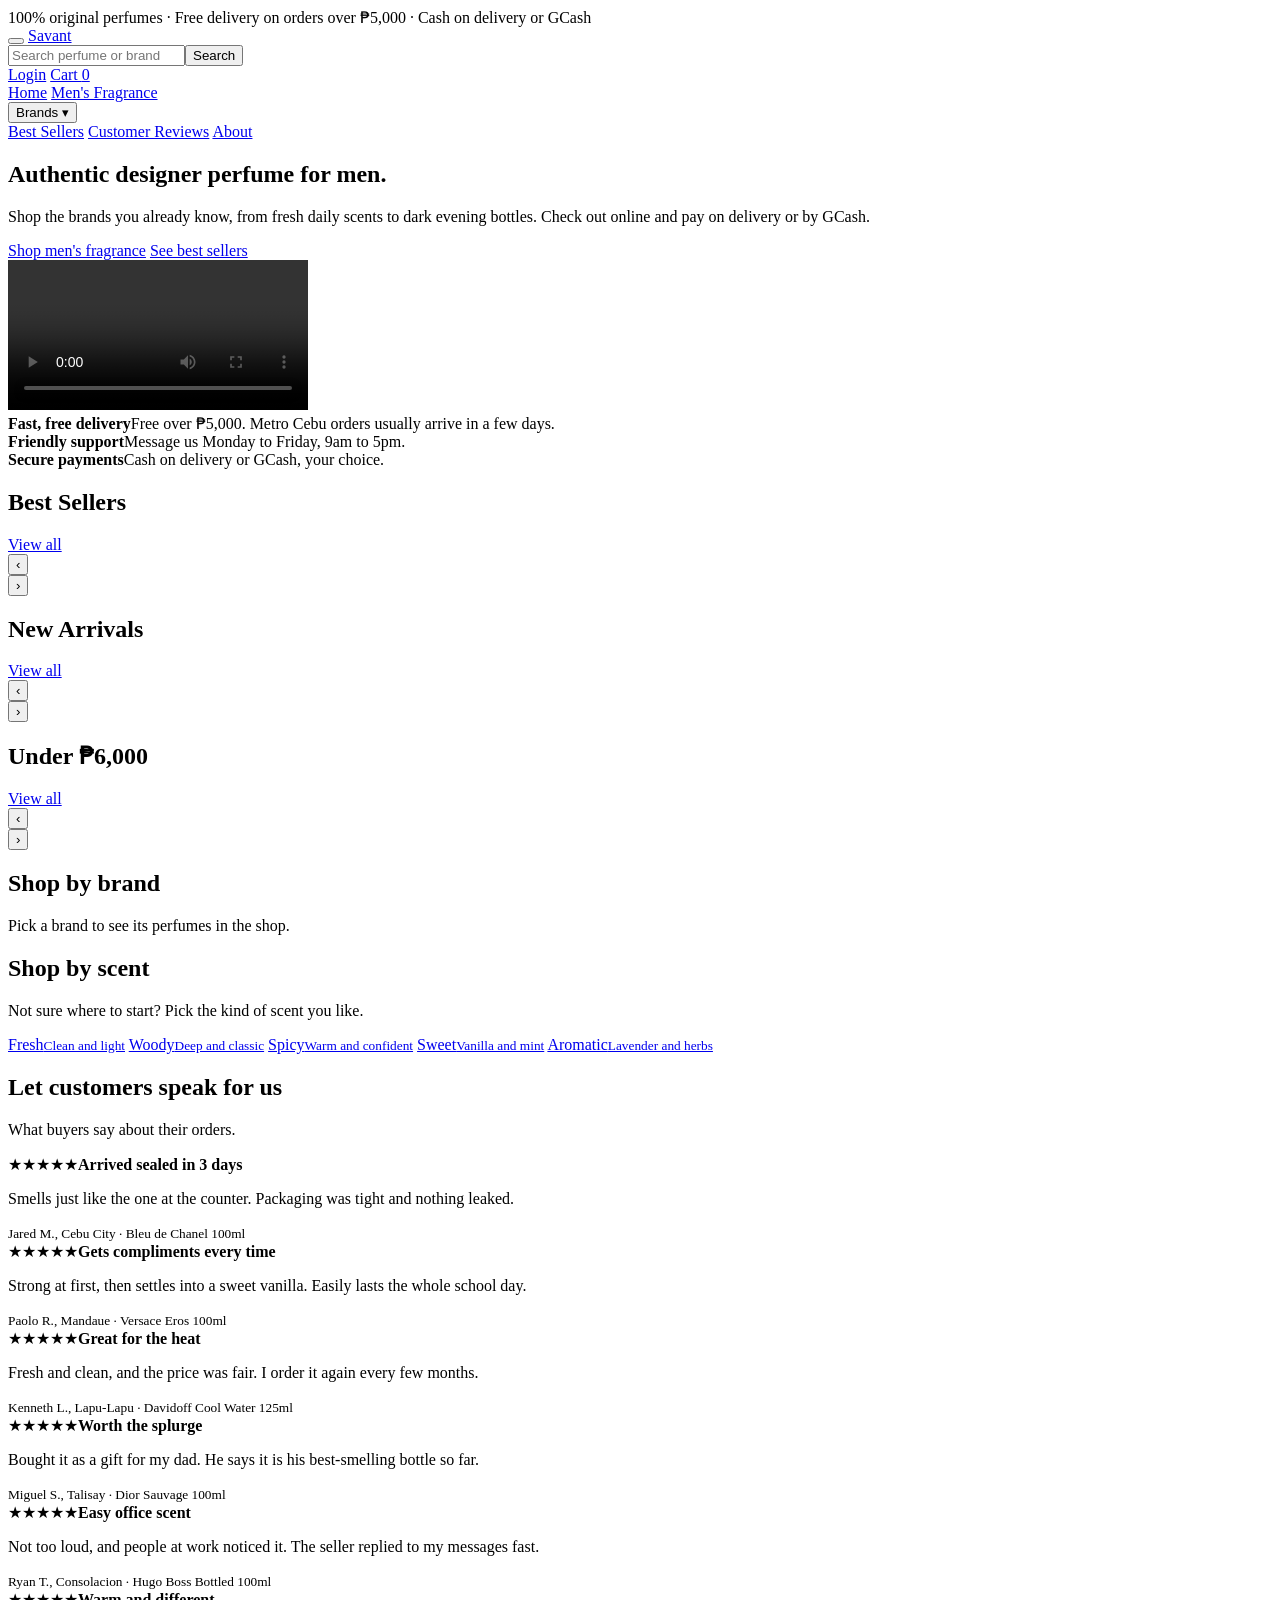
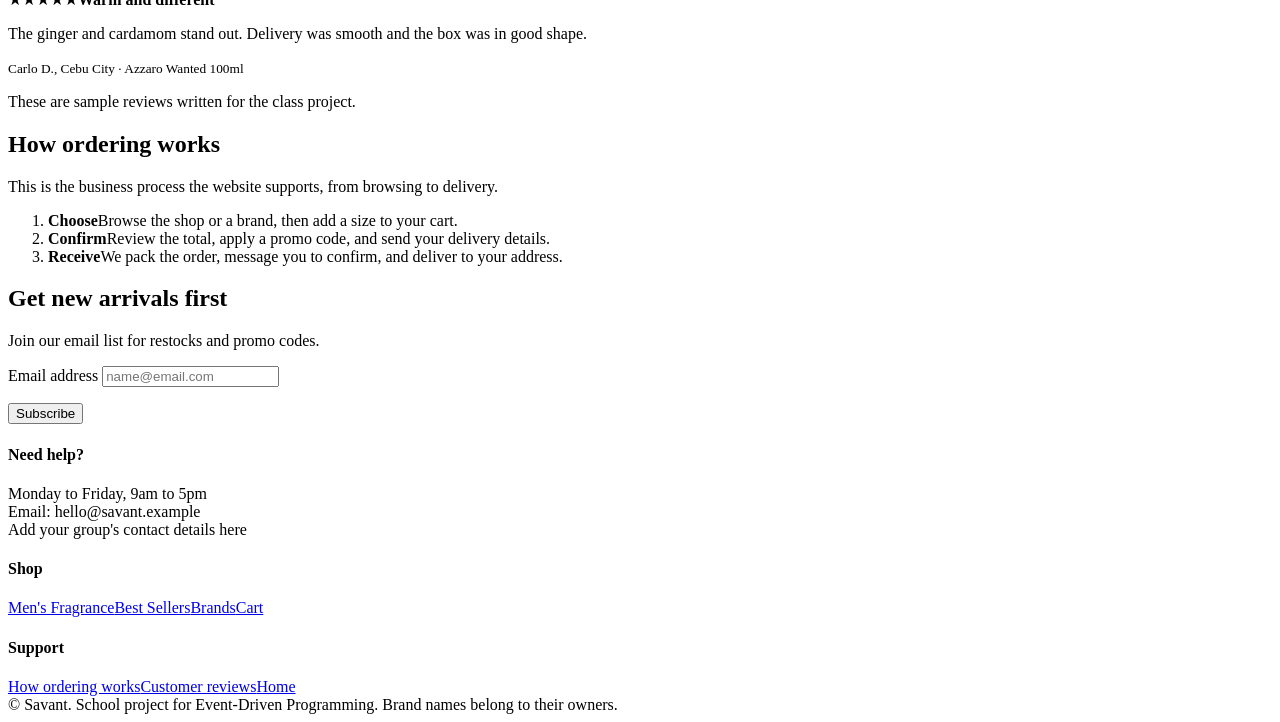
==== index.html @ 0aecd88c "Add files via upload" ====
<!DOCTYPE html>
<html lang="en">
<head>
<meta charset="utf-8">
<meta name="viewport" content="width=device-width, initial-scale=1">
<title>Savant | Authentic Designer Perfume for Men</title>
<link rel="icon" href="assets/favicon.png" type="image/png">
<link rel="preconnect" href="https://fonts.googleapis.com">
<link rel="preconnect" href="https://fonts.gstatic.com" crossorigin>
<link href="https://fonts.googleapis.com/css2?family=Cinzel:wght@500;600&family=Manrope:wght@400;600&display=swap" rel="stylesheet">
<link rel="stylesheet" href="https://pyscript.net/releases/2025.8.1/core.css">
<script type="module" src="https://pyscript.net/releases/2025.8.1/core.js"></script>
<link rel="stylesheet" href="css/style.css">
</head>
<body>
<div class="topbar">100% original perfumes &middot; Free delivery on orders over &#8369;5,000 &middot; Cash on delivery or GCash</div>
<div class="meander"></div>
<header>
  <div class="wrap hrow">
    <button class="burger" id="burger" type="button" aria-label="Menu" aria-expanded="false"><span></span><span></span><span></span></button>
    <a class="brand" href="#home">
      <!-- Logo lives at assets/logo.png -->
      <img id="main-logo" src="assets/logo.png" alt="Savant" onerror="this.style.display='none';this.nextElementSibling.style.display='inline'"><span class="wordmark">Savant</span>
    </a>
    <form id="hform"><input id="hsearch" placeholder="Search perfume or brand" aria-label="Search"><button type="submit">Search</button></form>
    <a class="acct" id="acct" href="#login">Login</a>
    <a class="cartlink" href="#cart" data-nav="cart">Cart <span id="count">0</span></a>
  </div>
  <nav class="mainnav" id="mainnav"><div class="navrow">
    <a href="#home" data-nav="home">Home</a>
    <a href="#shop" data-nav="shop" data-family="all">Men's Fragrance</a>
    <div class="menu" id="menu">
      <button id="brands-btn" type="button">Brands &#9662;</button>
      <div class="mega"><div class="wrap"><div class="cols" id="mega-cols"></div></div></div>
    </div>
    <a href="#best">Best Sellers</a>
    <a href="#reviews">Customer Reviews</a>
    <a href="#about">About</a>
  </div></nav>
</header>

<!-- HOME VIEW -->
<main id="view-home">
<section class="hero"><div class="wrap">
  <div>
    <h1>Authentic designer perfume for men.</h1>
    <p>Shop the brands you already know, from fresh daily scents to dark evening bottles. Check out online and pay on delivery or by GCash.</p>
    <a class="btn gold" href="#shop" data-family="all">Shop men's fragrance</a>
    <a class="btn ghost" href="#best">See best sellers</a>
  </div>
  <div class="video">
    <!-- Put the advertisement video at assets/ad.mp4 -->
    <video controls preload="metadata" playsinline><source src="assets/ad.mp4" type="video/mp4">Your browser can't play this video.</video>
  </div>
</div></section>
<div class="meander"></div>

<div class="wrap perks">
  <div><b>Fast, free delivery</b>Free over &#8369;5,000. Metro Cebu orders usually arrive in a few days.</div>
  <div><b>Friendly support</b>Message us Monday to Friday, 9am to 5pm.</div>
  <div><b>Secure payments</b>Cash on delivery or GCash, your choice.</div>
</div>

<section class="sec" id="best-sec"><div class="wrap">
  <div class="railhead"><h2>Best Sellers</h2><a href="#shop" data-family="all">View all</a></div>
  <div class="rail"><button class="rbtn prev" aria-label="Previous">&#8249;</button><div class="track" id="best"></div><button class="rbtn next" aria-label="Next">&#8250;</button></div>
</div></section>
<section class="sec" ><div class="wrap">
  <div class="railhead"><h2>New Arrivals</h2><a href="#shop" data-family="all">View all</a></div>
  <div class="rail"><button class="rbtn prev" aria-label="Previous">&#8249;</button><div class="track" id="newin"></div><button class="rbtn next" aria-label="Next">&#8250;</button></div>
</div></section>
<section class="sec" ><div class="wrap">
  <div class="railhead"><h2>Under &#8369;6,000</h2><a href="#shop" data-family="all">View all</a></div>
  <div class="rail"><button class="rbtn prev" aria-label="Previous">&#8249;</button><div class="track" id="budget"></div><button class="rbtn next" aria-label="Next">&#8250;</button></div>
</div></section>

<section class="sec" id="brands" style="background:#fff;border-top:1px solid var(--line);border-bottom:1px solid var(--line)"><div class="wrap">
  <h2>Shop by brand</h2>
  <p class="lede">Pick a brand to see its perfumes in the shop.</p>
  <div class="tiles" id="brand-tiles"></div>
</div></section>

<section class="sec"><div class="wrap">
  <h2>Shop by scent</h2>
  <p class="lede">Not sure where to start? Pick the kind of scent you like.</p>
  <div class="tiles">
    <a class="tile" href="#shop" data-family="fresh"><span>Fresh<small>Clean and light</small></span></a>
    <a class="tile" href="#shop" data-family="woody"><span>Woody<small>Deep and classic</small></span></a>
    <a class="tile" href="#shop" data-family="spicy"><span>Spicy<small>Warm and confident</small></span></a>
    <a class="tile" href="#shop" data-family="sweet"><span>Sweet<small>Vanilla and mint</small></span></a>
    <a class="tile" href="#shop" data-family="aromatic"><span>Aromatic<small>Lavender and herbs</small></span></a>
  </div>
</div></section>

<section class="sec" id="reviews" style="background:#fff;border-top:1px solid var(--line)"><div class="wrap">
  <h2>Let customers speak for us</h2>
  <p class="lede">What buyers say about their orders.</p>
  <div class="reviews"><div class="rev"><span class="stars">&#9733;&#9733;&#9733;&#9733;&#9733;</span><b>Arrived sealed in 3 days</b><p>Smells just like the one at the counter. Packaging was tight and nothing leaked.</p><small>Jared M., Cebu City · Bleu de Chanel 100ml</small></div><div class="rev"><span class="stars">&#9733;&#9733;&#9733;&#9733;&#9733;</span><b>Gets compliments every time</b><p>Strong at first, then settles into a sweet vanilla. Easily lasts the whole school day.</p><small>Paolo R., Mandaue · Versace Eros 100ml</small></div><div class="rev"><span class="stars">&#9733;&#9733;&#9733;&#9733;&#9733;</span><b>Great for the heat</b><p>Fresh and clean, and the price was fair. I order it again every few months.</p><small>Kenneth L., Lapu-Lapu · Davidoff Cool Water 125ml</small></div><div class="rev"><span class="stars">&#9733;&#9733;&#9733;&#9733;&#9733;</span><b>Worth the splurge</b><p>Bought it as a gift for my dad. He says it is his best-smelling bottle so far.</p><small>Miguel S., Talisay · Dior Sauvage 100ml</small></div><div class="rev"><span class="stars">&#9733;&#9733;&#9733;&#9733;&#9733;</span><b>Easy office scent</b><p>Not too loud, and people at work noticed it. The seller replied to my messages fast.</p><small>Ryan T., Consolacion · Hugo Boss Bottled 100ml</small></div><div class="rev"><span class="stars">&#9733;&#9733;&#9733;&#9733;&#9733;</span><b>Warm and different</b><p>The ginger and cardamom stand out. Delivery was smooth and the box was in good shape.</p><small>Carlo D., Cebu City · Azzaro Wanted 100ml</small></div></div>
  <p class="note">These are sample reviews written for the class project.</p>
</div></section>

<section class="sec" id="about"><div class="wrap">
  <h2>How ordering works</h2>
  <p class="lede">This is the business process the website supports, from browsing to delivery.</p>
  <ol class="steps">
    <li><b>Choose</b>Browse the shop or a brand, then add a size to your cart.</li>
    <li><b>Confirm</b>Review the total, apply a promo code, and send your delivery details.</li>
    <li><b>Receive</b>We pack the order, message you to confirm, and deliver to your address.</li>
  </ol>
</div></section>

<section class="sec" style="background:#fff;border-top:1px solid var(--line)"><div class="wrap two">
  <div>
    <h2>Get new arrivals first</h2>
    <p class="lede">Join our email list for restocks and promo codes.</p>
  </div>
  <form class="panel" id="news">
    <label for="email">Email address</label>
    <input id="email" type="text" placeholder="name@email.com">
    <p style="margin-top:16px"><button class="btn" type="submit">Subscribe</button></p>
    <p class="result" id="news-msg" role="status"></p>
  </form>
</div></section>
</main>

<!-- SHOP VIEW -->
<main id="view-shop" hidden><div class="wrap" style="padding-top:44px;padding-bottom:64px">
  <h2>Men's Fragrance</h2>
  <p class="lede">Search by brand or name, filter by scent family, and sort by price.</p>
  <div class="bar">
    <div class="chips">
      <button class="chip on" data-filter="all">All</button>
      <button class="chip" data-filter="fresh">Fresh</button>
      <button class="chip" data-filter="woody">Woody</button>
      <button class="chip" data-filter="spicy">Spicy</button>
      <button class="chip" data-filter="sweet">Sweet</button>
      <button class="chip" data-filter="aromatic">Aromatic</button>
    </div>
    <input id="search" type="search" placeholder="Search brand or name" aria-label="Filter results">
    <select id="sort" aria-label="Sort by">
      <option value="featured">Featured</option>
      <option value="low">Price: low to high</option>
      <option value="high">Price: high to low</option>
    </select>
  </div>
  <p class="hint" id="result-count"></p>
  <div class="grid" id="grid"></div>
</div></main>

<!-- PRODUCT VIEW -->
<main id="view-product" hidden><div class="wrap" style="padding-top:26px;padding-bottom:64px">
  <p class="crumbs"><a href="#home">Home</a> / <a href="#shop" data-family="all">Men's Fragrance</a></p>
  <div id="product-box"></div>
</div></main>

<!-- CART VIEW -->
<main id="view-cart" hidden>
<div class="wrap narrow" style="padding-top:40px;padding-bottom:40px">
  <h2 class="center">Cart</h2>
  <div id="cart-body"></div>
  <div id="cart-foot" hidden>
    <div class="cfoot">
      <div><label for="note">Add order note</label><textarea id="note" placeholder="How can we help you?"></textarea></div>
      <div class="ctot">
        <p class="tline">Total: <strong id="cart-total"></strong></p>
        <p class="hint">Tax included and shipping calculated at checkout</p>
        <button class="btn dark" id="go-checkout" type="button">CHECKOUT</button>
        <p class="hint">You need to log in to check out.</p>
      </div>
    </div>
    <div class="estimate">
      <h3>Estimate shipping</h3>
      <div class="est-row">
        <select id="country" aria-label="Country"><option>Philippines</option></select>
        <select id="prov" aria-label="Province"><option>Cebu</option><option>Metro Manila</option><option>Bohol</option><option>Davao del Sur</option><option>Pampanga</option><option>Iloilo</option><option>Negros Oriental</option><option>Leyte</option><option>Laguna</option><option>Cavite</option><option>Batangas</option><option>Pangasinan</option></select>
        <input id="zip" placeholder="Zip code" aria-label="Zip code">
        <button class="btn dark" id="estimate" type="button">ESTIMATE</button>
      </div>
      <p class="hint" id="est-msg"></p>
    </div>
  </div>
</div>
<div style="background:#fff;border-top:1px solid var(--line)"><div class="wrap perks">
  <div><b>Fast, free delivery</b>Metro areas: 3-7 days. Provinces: 4-10 days.</div>
  <div><b>Friendly support</b>Customer service Monday to Friday, 9am to 5pm.</div>
  <div><b>Secure payments</b>COD, GCash, debit or credit card, online banking.</div>
</div></div>
</main>

<!-- LOGIN VIEW -->
<main id="view-login" hidden><div class="wrap" style="max-width:460px;padding-top:44px;padding-bottom:64px">
  <h2 class="center">Account</h2>
  <p class="hint center" id="login-note"></p>
  <div class="panel">
    <div class="tabs"><button class="tab on" data-tab="login" type="button">Log in</button><button class="tab" data-tab="reg" type="button">Create account</button></div>
    <form id="login-form">
      <label for="l-email">Email</label><input id="l-email" type="text" autocomplete="username">
      <label for="l-pw">Password</label><input id="l-pw" type="password" autocomplete="current-password">
      <p style="margin-top:16px"><button class="btn dark wide" type="submit">Log in</button></p>
    </form>
    <form id="reg-form" hidden>
      <label for="r-name">Full name</label><input id="r-name" type="text">
      <label for="r-email">Email</label><input id="r-email" type="text">
      <label for="r-pw">Password (at least 6 characters)</label><input id="r-pw" type="password">
      <label for="r-pw2">Confirm password</label><input id="r-pw2" type="password">
      <p style="margin-top:16px"><button class="btn dark wide" type="submit">Create account</button></p>
    </form>
    <p class="result" id="login-msg" role="status"></p>
    <p class="hint">Demo accounts for a class project, saved in this browser only. Don't use a real password.</p>
  </div>
</div></main>

<!-- CHECKOUT VIEW -->
<main id="view-checkout" hidden>
<div class="co-head"><div class="co-in"><a href="#cart" class="co-back">&#8249; Cart</a><img id="co-logo" alt="Savant"><span></span></div></div>
<div class="co-sumbar"><div class="co-in"><button id="sum-toggle" type="button" class="lnk blue">Order summary <span id="sum-arrow">&#9662;</span></button><strong id="co-total-top"></strong></div></div>
<div class="co-in co-body">
  <div id="co-items" class="co-items" hidden></div>
  <div id="co-main">
    <form id="pay-form" novalidate>
      <div class="co-h"><h3>Contact</h3><span class="hint" id="co-user"></span></div>
      <input id="c-email" type="text" placeholder="Email" aria-label="Email">
      <label class="chk"><input type="checkbox" checked> Email me with news and offers</label>

      <h3>Delivery</h3>
      <select id="c-country" aria-label="Country"><option>Philippines</option></select>
      <div class="two-in"><input id="c-fn" placeholder="First name" aria-label="First name"><input id="c-ln" placeholder="Last name" aria-label="Last name"></div>
      <input id="c-addr" class="ship-in" placeholder="&quot;Complete Address&quot; to avoid shipping delay." aria-label="Address">
      <input id="c-brgy" placeholder="Barangay" aria-label="Barangay">
      <div class="two-in"><input id="c-zip" placeholder="Postal code" aria-label="Postal code"><input id="c-city" class="ship-in" placeholder="City" aria-label="City"></div>
      <select id="c-region" aria-label="Region"><option>Cebu</option><option>Metro Manila</option><option>Bohol</option><option>Davao del Sur</option><option>Pampanga</option><option>Iloilo</option><option>Negros Oriental</option><option>Leyte</option><option>Laguna</option><option>Cavite</option><option>Batangas</option><option>Pangasinan</option></select>
      <input id="c-phone" placeholder="Phone" aria-label="Phone">
      <label class="chk"><input type="checkbox"> Save this information for next time</label>

      <h4>Shipping method</h4>
      <div class="ship-box" id="ship-box">Enter your shipping address to view available shipping methods.</div>

      <h3>Payment</h3>
      <p class="hint" style="margin-top:0">All transactions are secure and encrypted.</p>
      <div class="payopts">
        <label class="payopt"><input type="radio" name="pay" value="card" checked> <span>Credit card</span><em>VISA &middot; Mastercard</em></label>
        <div id="card-fields" class="card-fields">
          <input id="c-card" placeholder="Card number" inputmode="numeric" autocomplete="off" aria-label="Card number">
          <div class="two-in"><input id="c-exp" placeholder="Expiration date (MM/YY)" autocomplete="off" aria-label="Expiration date"><input id="c-cvc" placeholder="Security code" inputmode="numeric" autocomplete="off" aria-label="Security code"></div>
          <input id="c-cardname" placeholder="Name on card" aria-label="Name on card">
        </div>
        <label class="payopt"><input type="radio" name="pay" value="paymongo"> <span>Secure Payments via PayMongo</span><em>GCash &middot; Maya &middot; more</em></label>
        <label class="payopt"><input type="radio" name="pay" value="cod"> <span>Cash On Delivery Nationwide (COD)</span></label>
      </div>
      <p class="hint">Demo checkout for a class project. Nothing is charged, so don't enter a real card number.</p>

      <button class="chipbtn" id="disc-btn" type="button">&#127991; Add discount</button>
      <div id="disc-row" class="inline" hidden><input id="promo" placeholder="Discount code" aria-label="Discount code"><button class="btn ghost" id="apply" type="button">Apply</button></div>
      <p class="hint" id="promo-msg">Try SAVANT10 for 10% off.</p>

      <div class="co-total"><div><b>Total</b><small id="co-count"></small></div><strong><small>PHP</small> <span id="co-total"></span></strong></div>
      <p class="result" id="co-msg" role="alert"></p>
      <button class="btn dark wide pay" type="submit">Pay now</button>
    </form>
  </div>
  <div id="co-done" hidden><div id="co-done-body"></div></div>
</div>
</main>

<div class="meander"></div>
<footer>
  <div class="wrap">
    <div><h4>Need help?</h4>Monday to Friday, 9am to 5pm<br>Email: hello@savant.example<br>Add your group's contact details here</div>
    <div><h4>Shop</h4><a href="#shop" data-family="all">Men's Fragrance</a><a href="#best">Best Sellers</a><a href="#brands">Brands</a><a href="#cart">Cart</a></div>
    <div><h4>Support</h4><a href="#about">How ordering works</a><a href="#reviews">Customer reviews</a><a href="#home">Home</a></div>
  </div>
  <div class="legal">&copy; Savant. School project for Event-Driven Programming. Brand names belong to their owners.</div>
</footer>
<div id="toast" role="status"></div>

<script type="mpy" src="py/main.py"></script>
</body>
</html>
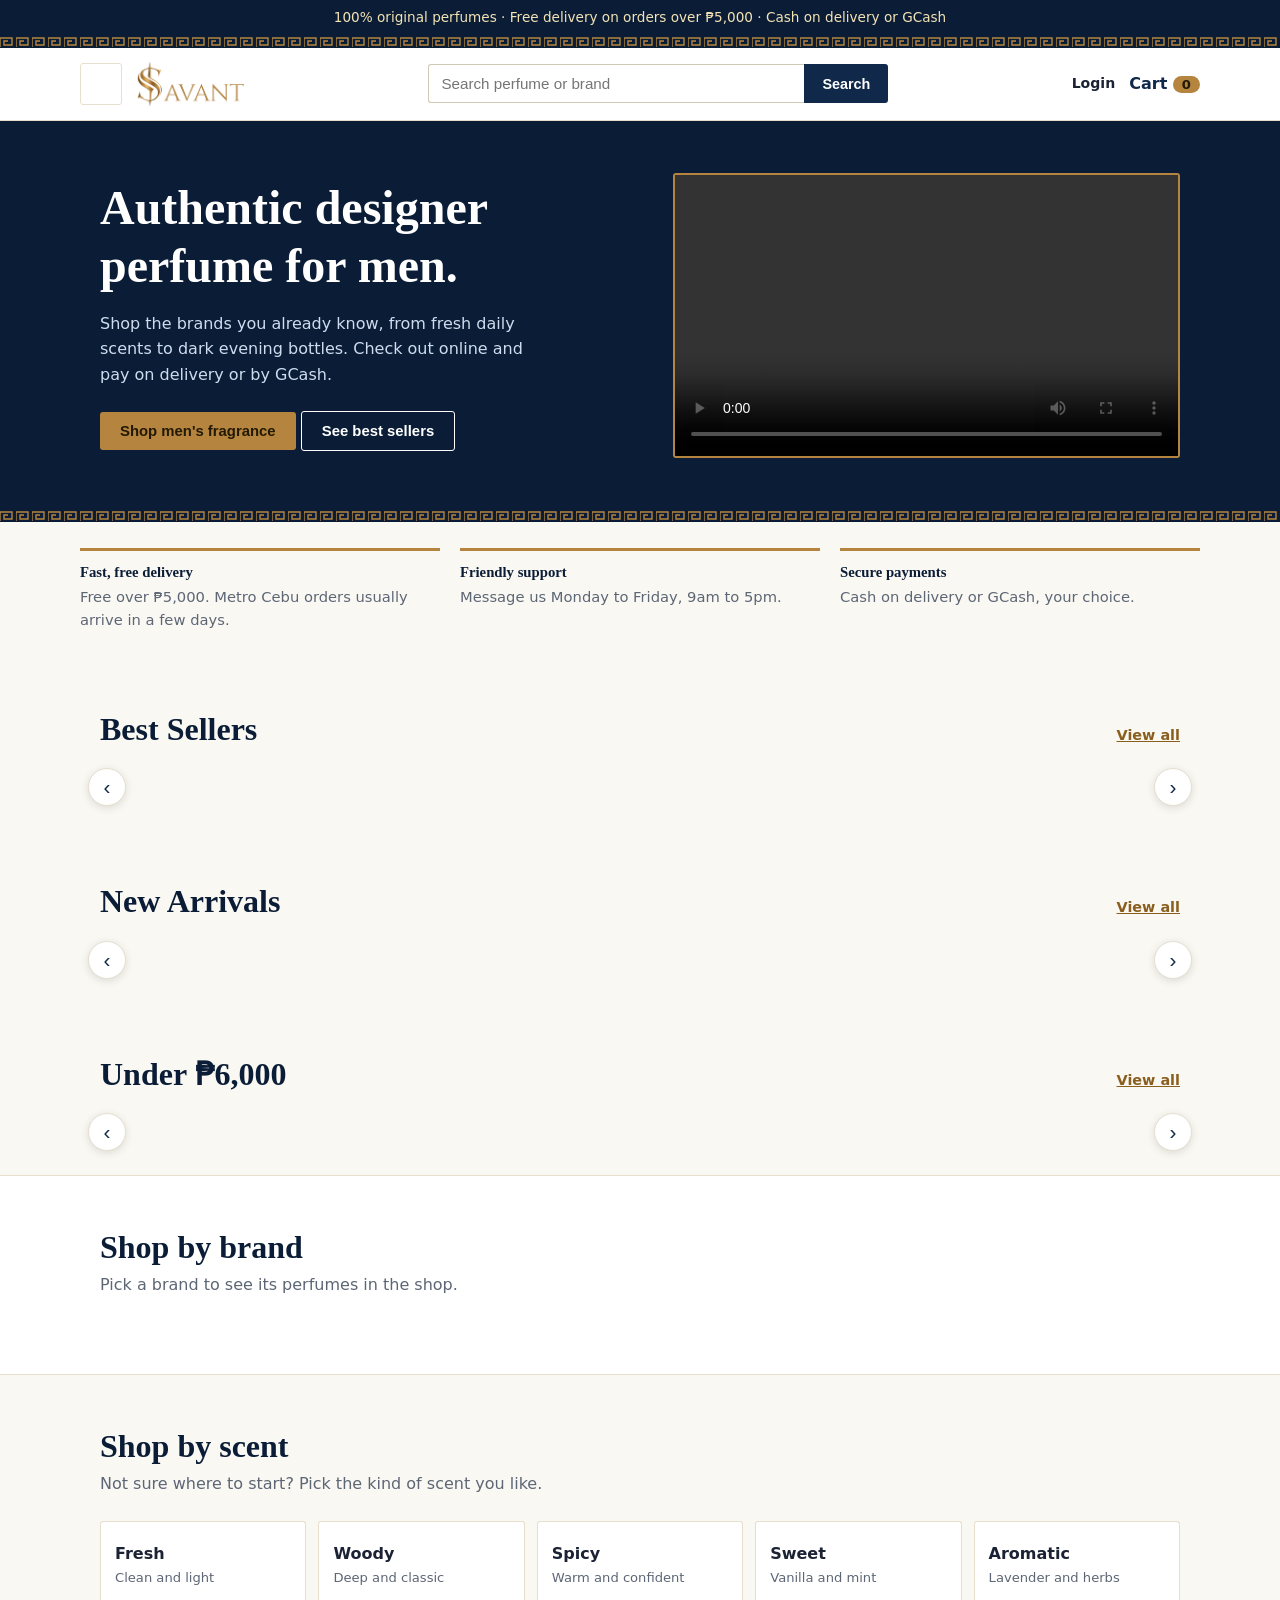
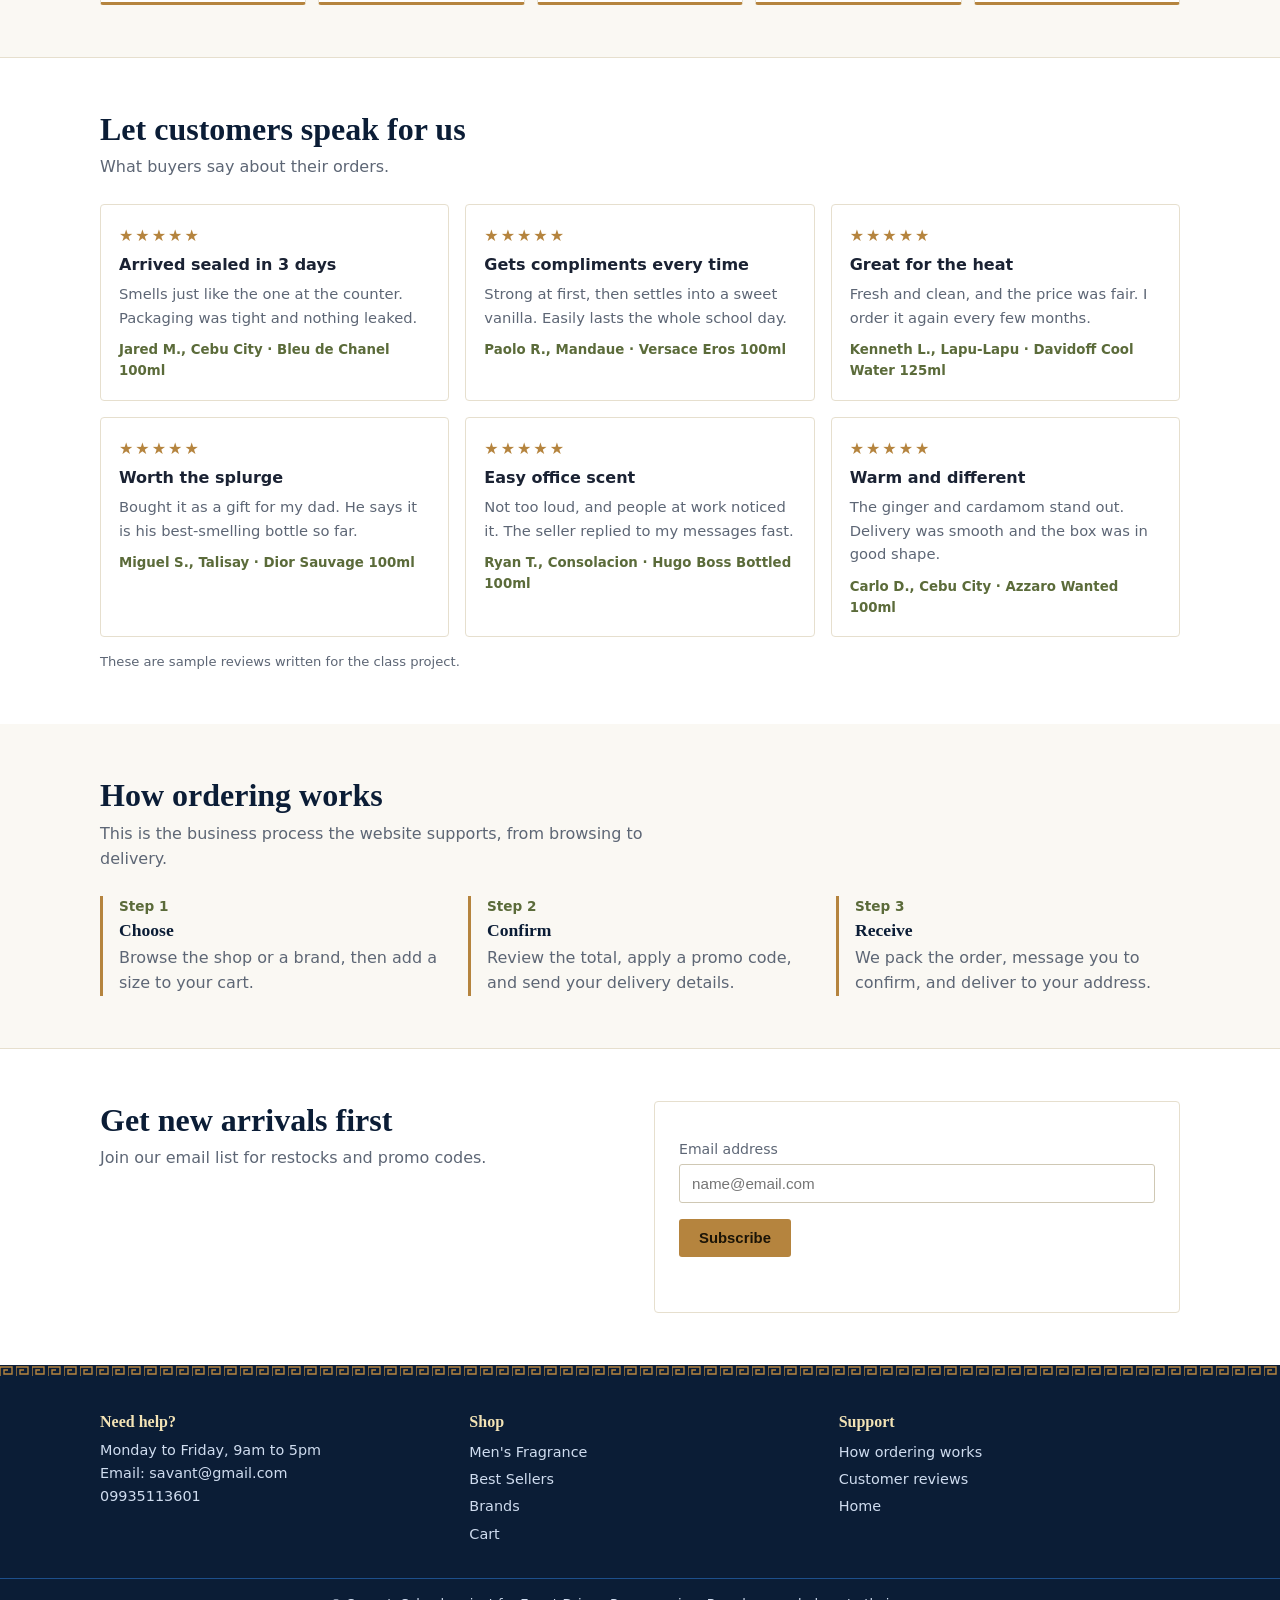
==== commit 56887d59: "Update contact details in footer section" ====
--- a/index.html
+++ b/index.html
@@ -265,7 +265,7 @@
 <div class="meander"></div>
 <footer>
   <div class="wrap">
-    <div><h4>Need help?</h4>Monday to Friday, 9am to 5pm<br>Email: hello@savant.example<br>Add your group's contact details here</div>
+    <div><h4>Need help?</h4>Monday to Friday, 9am to 5pm<br>Email: savant@gmail.com<br>09935113601</div>
     <div><h4>Shop</h4><a href="#shop" data-family="all">Men's Fragrance</a><a href="#best">Best Sellers</a><a href="#brands">Brands</a><a href="#cart">Cart</a></div>
     <div><h4>Support</h4><a href="#about">How ordering works</a><a href="#reviews">Customer reviews</a><a href="#home">Home</a></div>
   </div>
--- a/css/style.css
+++ b/css/style.css
@@ -0,0 +1,221 @@
+:root{--bg:#faf8f3;--ink:#1a2233;--mut:#5d6675;--blue:#10294a;--deep:#0b1d36;--gold:#b5843e;--bronze:#8a5f1e;--olive:#5b6b3a;--line:#e6dfce;--sky:#f3ece0}
+*{box-sizing:border-box;margin:0}
+html{scroll-behavior:smooth}
+body{background:var(--bg);color:var(--ink);font:400 1rem/1.6 Manrope,system-ui,sans-serif}
+h1,h2,h3.t,.brand,.mega h4{font-family:Cinzel,Georgia,serif;font-weight:600;line-height:1.2}
+a{color:inherit}
+section{scroll-margin-top:130px}
+.wrap{max-width:1120px;margin:0 auto;padding:0 20px}
+.sec{padding:52px 0}
+h2{font-size:clamp(1.4rem,3.4vw,2rem);color:var(--deep)}
+.lede{color:var(--mut);max-width:58ch;margin:6px 0 24px}
+.topbar{background:var(--deep);color:#f3e3b5;text-align:center;font-size:.85rem;padding:7px 12px}
+.meander{height:12px;background:var(--deep) url("data:image/svg+xml,%3Csvg xmlns='http://www.w3.org/2000/svg' width='16' height='12' viewBox='0 0 16 12'%3E%3Cpath d='M0 11V2h12v7H4V5h4' fill='none' stroke='%23b5843e' stroke-width='1.4'/%3E%3C/svg%3E") repeat-x}
+header{background:#fff;border-bottom:1px solid var(--line);position:sticky;top:0;z-index:20}
+.hrow{display:flex;align-items:center;gap:14px;padding:12px 0}
+.brand{display:flex;align-items:center;gap:10px;text-decoration:none;color:var(--blue);font-size:1.6rem;letter-spacing:.1em}
+.brand img{height:48px;width:auto;display:block}
+.wordmark{display:none;font-size:1.6rem;letter-spacing:.12em}
+#hform{flex:1;max-width:460px;margin:0 auto;display:flex}
+#hform input{border-radius:3px 0 0 3px;border-right:0}
+#hform button{background:var(--blue);color:#fff;border:0;padding:0 18px;border-radius:0 3px 3px 0;font:600 .9rem Manrope,sans-serif;cursor:pointer}
+.cartlink{text-decoration:none;color:var(--blue);font-weight:600;white-space:nowrap}
+#count{background:var(--gold);color:#231a05;border-radius:99px;padding:1px 9px;font-size:.82rem}
+.burger{display:flex;flex-direction:column;justify-content:center;gap:5px;width:42px;height:42px;padding:0 9px;background:none;border:1px solid var(--line);border-radius:3px;cursor:pointer}
+.burger span{display:block;height:2px;background:var(--blue);border-radius:2px;transition:transform .2s,opacity .2s}
+.burger.open span:nth-child(1){transform:translateY(7px) rotate(45deg)}
+.burger.open span:nth-child(2){opacity:0}
+.burger.open span:nth-child(3){transform:translateY(-7px) rotate(-45deg)}
+.mainnav{display:none;position:absolute;left:0;top:100%;width:min(340px,100%);max-height:78vh;overflow-y:auto;background:var(--blue);border-bottom:3px solid var(--gold);box-shadow:0 12px 24px rgba(8,58,117,.2)}
+.mainnav.open{display:block}
+.navrow{display:flex;flex-direction:column;font-size:.93rem}
+.navrow>a,.navrow>.menu>button{color:#fff;text-decoration:none;padding:11px 16px;border:0;background:none;font:600 .93rem Manrope,sans-serif;cursor:pointer;display:block;width:100%;text-align:left}
+.navrow>a:hover,.navrow>a.on,.navrow>.menu>button:hover{background:var(--deep)}
+.mega{display:none;background:#fff;padding:10px 16px 14px}
+.menu.open .mega{display:block}
+.mega .wrap{padding:0}
+.mega .cols{display:grid;grid-template-columns:repeat(2,1fr);gap:14px}
+.mega h4{color:var(--gold);font-size:1rem;margin-bottom:6px;border-bottom:1px solid var(--line);padding-bottom:4px}
+.mega a{display:block;text-decoration:none;padding:3px 0;font-size:.9rem}
+.mega a:hover{color:var(--blue)}
+.hero{background:var(--deep);color:#fff}
+.hero .wrap{display:grid;grid-template-columns:1.05fr 1fr;gap:40px;align-items:center;padding-top:52px;padding-bottom:52px}
+.hero h1{font-size:clamp(1.9rem,4.6vw,3rem);margin-bottom:16px}
+.hero p{color:#cfdcef;max-width:44ch;margin-bottom:24px}
+.btn{display:inline-block;background:var(--gold);color:#1b1407;border:0;border-radius:3px;padding:11px 20px;font:600 .93rem Manrope,sans-serif;cursor:pointer;text-decoration:none}
+.btn:hover{background:#c99a4f}
+.btn.gold{background:var(--gold);color:#231a05}
+
+.btn.ghost{background:none;color:var(--blue);border:1px solid var(--blue)}
+.hero .btn.ghost{color:#fff;border-color:#fff}
+.video{aspect-ratio:16/9;background:#05294f;border:2px solid var(--gold);border-radius:3px;overflow:hidden}
+.video video{width:100%;height:100%;display:block;object-fit:cover}
+.perks{display:grid;grid-template-columns:repeat(auto-fit,minmax(230px,1fr));gap:20px;padding:26px 0}
+.perks div{border-top:3px solid var(--gold);padding-top:10px;color:var(--mut);font-size:.92rem}
+.perks b{display:block;color:var(--deep);font-family:Cinzel,serif}
+.railhead{display:flex;justify-content:space-between;align-items:baseline;margin-bottom:14px;gap:12px}
+.railhead a{color:var(--bronze);font-weight:600;font-size:.9rem}
+.rail{position:relative}
+.track{display:flex;gap:16px;overflow-x:auto;scroll-snap-type:x mandatory;scroll-behavior:smooth;padding:4px 2px 12px;scrollbar-width:thin}
+.track .card{flex:0 0 230px;scroll-snap-align:start}
+.rbtn{position:absolute;top:38%;z-index:2;width:38px;height:38px;border-radius:50%;border:1px solid var(--line);background:#fff;color:var(--blue);cursor:pointer;font-size:1.3rem;box-shadow:0 2px 8px rgba(0,0,0,.12)}
+.rbtn.prev{left:-12px}.rbtn.next{right:-12px}
+.grid{display:grid;grid-template-columns:repeat(auto-fill,minmax(220px,1fr));gap:16px}
+.card{background:#fff;border:1px solid var(--line);border-radius:4px;padding:14px;display:flex;flex-direction:column;gap:6px}
+.thumb{background:var(--sky);border-radius:3px;margin-bottom:4px}
+
+.brandname{color:var(--olive);font-size:.82rem;font-weight:600}
+.card h3{font:600 1rem/1.3 Manrope,sans-serif}
+.notes{color:var(--mut);font-size:.86rem;flex:1}
+.buy{display:flex;justify-content:space-between;align-items:center;gap:8px;margin:4px 0}
+.price{color:var(--bronze);font-size:1.1rem}
+.was{color:#8a93a3;font-size:.85rem}
+select,input{background:#fff;color:var(--ink);border:1px solid #cfc8b4;border-radius:3px;padding:10px 12px;font:400 .95rem Manrope,sans-serif;width:100%}
+.buy select{width:auto;padding:7px 8px}
+:focus-visible{outline:2px solid var(--gold);outline-offset:2px}
+.tiles{display:grid;grid-template-columns:repeat(auto-fit,minmax(150px,1fr));gap:12px}
+.tile{display:flex;align-items:flex-end;min-height:84px;padding:14px;border:1px solid var(--line);border-bottom:3px solid var(--gold);border-radius:3px;background:#fff;text-decoration:none;font-weight:600}
+.tile:hover{background:var(--sky)}
+.tile small{display:block;font-weight:400;color:var(--mut);font-size:.82rem}
+.reviews{display:grid;grid-template-columns:repeat(auto-fit,minmax(300px,1fr));gap:16px}
+.rev{background:#fff;border:1px solid var(--line);border-radius:4px;padding:18px}
+.stars{color:var(--gold);letter-spacing:2px}
+.rev b{display:block;margin:4px 0}
+.rev p{color:var(--mut);font-size:.92rem}
+.rev small{display:block;margin-top:10px;color:var(--olive);font-weight:600}
+.note{font-size:.82rem;color:var(--mut);margin-top:14px}
+.chips{display:flex;gap:8px;flex-wrap:wrap}
+.chip{background:#fff;border:1px solid #cfc8b4;color:var(--ink);padding:7px 16px;border-radius:99px;font:600 .88rem Manrope,sans-serif;cursor:pointer}
+.chip.on{background:var(--blue);color:#fff;border-color:var(--blue)}
+.bar{display:flex;gap:12px;flex-wrap:wrap;align-items:center;justify-content:space-between;margin-bottom:18px}
+.bar input{max-width:240px}.bar select{width:auto}
+.two{display:grid;grid-template-columns:1fr 1fr;gap:28px;align-items:start}
+.panel{background:#fff;border:1px solid var(--line);border-radius:4px;padding:24px}
+.panel h3{font:600 1.15rem Cinzel,serif;color:var(--deep);margin-bottom:12px}
+label{display:block;font-size:.88rem;color:var(--mut);margin:12px 0 4px}
+.result,.hint{font-size:.88rem;color:var(--mut);min-height:1.5em;margin-top:10px}
+.row{display:grid;grid-template-columns:1fr auto auto;gap:12px;align-items:center;padding:10px 0;border-bottom:1px solid var(--line);font-size:.93rem}
+.qty{display:flex;align-items:center;gap:8px}
+.qty button{width:28px;height:28px;border-radius:50%;border:1px solid #cfc8b4;background:#fff;color:var(--ink);cursor:pointer}
+.empty{color:var(--mut)}.empty a{color:var(--bronze)}
+.sum{display:flex;justify-content:space-between;padding:6px 0;color:var(--mut)}
+.sum.total{color:var(--ink);font-size:1.15rem;font-weight:600;border-top:1px solid var(--line);margin-top:6px;padding-top:12px}
+.inline{display:flex;gap:8px;margin-top:14px}
+.steps{display:grid;grid-template-columns:repeat(auto-fit,minmax(220px,1fr));gap:24px;list-style:none;padding:0;counter-reset:s}
+.steps li{counter-increment:s;border-left:3px solid var(--gold);padding-left:16px;color:var(--mut)}
+.steps li::before{content:"Step " counter(s);display:block;color:var(--olive);font-size:.85rem;font-weight:600}
+.steps b{display:block;font:600 1.1rem Cinzel,serif;color:var(--deep);margin:2px 0 4px}
+footer{background:var(--deep);color:#cfdcef;font-size:.9rem}
+footer .wrap{display:grid;grid-template-columns:repeat(auto-fit,minmax(220px,1fr));gap:28px;padding-top:36px;padding-bottom:30px}
+footer h4{font:600 1rem Cinzel,serif;color:#f3e3b5;margin-bottom:8px}
+footer a{display:block;text-decoration:none;padding:2px 0}
+footer a:hover{color:#fff}
+.legal{text-align:center;padding:14px;border-top:1px solid #1d4f8c;font-size:.82rem}
+#toast{position:fixed;left:50%;bottom:22px;transform:translateX(-50%);background:var(--deep);color:#fff;padding:10px 18px;border-radius:3px;opacity:0;pointer-events:none;transition:opacity .2s;z-index:50;max-width:92vw;text-align:center;font-size:.9rem}
+#toast.show{opacity:1}
+main[hidden]{display:none}
+.acct{color:var(--ink);text-decoration:none;font-weight:600;font-size:.88rem;white-space:nowrap}
+.acct:hover{color:var(--bronze)}
+textarea{background:#fff;color:var(--ink);border:1px solid #cfc8b4;border-radius:3px;padding:10px 12px;font:400 .95rem Manrope,sans-serif;width:100%;min-height:96px;resize:vertical}
+.center{text-align:center}
+.narrow{max-width:860px}
+.btn.dark{background:var(--blue);color:#fff;letter-spacing:.08em;font-size:.82rem}
+.btn.dark:hover{background:var(--deep)}
+.btn.wide{display:block;width:100%;text-align:center;padding:14px}
+.lnk{background:none;border:0;padding:0;color:var(--ink);text-decoration:underline;font:400 .82rem Manrope,sans-serif;cursor:pointer}
+.lnk.blue{color:#1a5fc0;text-decoration:none;font-size:.9rem}
+.thumb{display:block;height:180px;padding:6px}
+.art{width:100%;height:100%;display:block}
+.card h3 a{text-decoration:none}
+.card h3 a:hover{color:var(--bronze)}
+.rate{font-size:.8rem;color:var(--mut)}
+.crumbs{font-size:.85rem;color:var(--mut);margin-bottom:18px}
+.crumbs a:hover{color:var(--bronze)}
+.pgrid{display:grid;grid-template-columns:1.1fr 1fr;gap:36px;align-items:start}
+.pmain{background:var(--sky);border:1px solid var(--line);border-radius:4px;padding:18px;aspect-ratio:1/1;display:grid;place-items:center}
+.pmain .art{max-height:100%}
+.thumbs{display:flex;gap:10px;margin-top:12px}
+.pt{width:64px;height:64px;padding:3px;background:var(--sky);border:1px solid var(--line);border-radius:3px;cursor:pointer}
+.pt.on{border:2px solid var(--blue)}
+.ptitle{font:600 1.4rem/1.3 Manrope,sans-serif;margin:2px 0 8px;color:var(--ink)}
+.pprice{margin-bottom:10px}
+.pprice .price{font-size:1.4rem}
+.pinfo label{margin-top:6px}
+.pinfo select{width:auto;min-width:120px}
+.acc{border-top:1px solid var(--line);border-bottom:1px solid var(--line);margin:18px 0}
+.accb{display:flex;justify-content:space-between;width:100%;background:none;border:0;padding:14px 0;font:600 .9rem Manrope,sans-serif;color:var(--ink);cursor:pointer}
+.accp{padding:0 0 14px;color:var(--mut);font-size:.92rem}
+.qtybox{display:inline-flex;align-items:center;border:1px solid #cfc8b4;border-radius:3px;background:#fff}
+.qtybox button{width:34px;height:34px;border:0;background:none;color:var(--ink);cursor:pointer;font-size:1rem}
+.qtybox span{min-width:34px;text-align:center;font-size:.9rem}
+.stock{color:#2f7a3a;font-style:italic;font-size:.88rem;margin:12px 0}
+.auth{display:flex;gap:10px;flex-wrap:wrap;margin-top:18px}
+.auth span{flex:1;min-width:150px;text-align:center;background:var(--blue);color:#f3e3b5;border:2px solid var(--gold);border-radius:3px;padding:12px 8px;font:600 .9rem Cinzel,serif}
+.h2s{margin:48px 0 16px}
+.chead{display:grid;grid-template-columns:1fr 150px 110px;gap:12px;font-size:.8rem;color:var(--mut);padding:8px 0;border-bottom:1px solid var(--line)}
+.chead span:last-child,.ctotal{text-align:right}
+.crow{display:grid;grid-template-columns:1fr 150px 110px;gap:12px;align-items:start;padding:16px 0;border-bottom:1px solid var(--line)}
+.cprod{display:flex;gap:14px;align-items:flex-start}
+.cthumb{width:96px;height:96px;background:var(--sky);border:1px solid var(--line);padding:4px;flex:none}
+.cinfo{display:flex;flex-direction:column;gap:2px;font-size:.9rem}
+.cinfo a:hover{color:var(--bronze)}
+.unit{color:var(--mut);font-size:.85rem}
+.cqty{display:flex;flex-direction:column;align-items:center;gap:8px}
+.ctotal{font-size:.92rem}
+.cfoot{display:grid;grid-template-columns:1fr 1fr;gap:28px;padding:22px 0}
+.ctot{text-align:right}
+.tline{font-size:1.1rem;margin-bottom:4px}
+.ctot .btn{margin:12px 0 4px;padding:13px 34px}
+.estimate{background:#fff;border:1px solid var(--line);border-radius:3px;padding:18px}
+.estimate h3{font:600 1rem Cinzel,serif;text-align:center;margin-bottom:12px;color:var(--deep)}
+.est-row{display:grid;grid-template-columns:1fr 1fr 1fr auto;gap:10px}
+.tabs{display:flex;margin-bottom:6px;border-bottom:1px solid var(--line)}
+.tab{flex:1;background:none;border:0;border-bottom:3px solid transparent;padding:10px;font:600 .92rem Manrope,sans-serif;color:var(--mut);cursor:pointer}
+.tab.on{color:var(--ink);border-bottom-color:var(--gold)}
+body.co .topbar,body.co .meander,body.co header,body.co footer{display:none}
+body.co{background:#fff}
+.co-in{max-width:560px;margin:0 auto;padding:0 20px}
+.co-head{background:#fff;border-bottom:1px solid var(--line);padding:14px 0}
+.co-head .co-in{display:grid;grid-template-columns:1fr auto 1fr;align-items:center}
+.co-head img{height:46px;width:auto}
+.co-back{color:#1a5fc0;text-decoration:none;font-size:.9rem}
+.co-sumbar{background:#f4f4f4;border-bottom:1px solid var(--line);padding:14px 0}
+.co-sumbar .co-in{display:flex;justify-content:space-between;align-items:center}
+.co-body{padding-top:20px;padding-bottom:56px}
+.co-items{background:#f4f4f4;border-radius:4px;padding:14px;margin-bottom:18px}
+.srow{display:grid;grid-template-columns:64px 1fr auto;gap:12px;align-items:center;padding:8px 0;font-size:.9rem}
+.srow small{display:block;color:var(--mut)}
+.sthumb{position:relative;width:64px;height:64px;background:var(--sky);border:1px solid var(--line);border-radius:4px;padding:3px}
+.sbadge{position:absolute;top:-8px;right:-8px;background:var(--mut);color:#fff;border-radius:99px;min-width:20px;height:20px;font-size:.75rem;display:grid;place-items:center}
+#pay-form h3{font:600 1.1rem Manrope,sans-serif;margin:24px 0 10px;color:var(--ink)}
+#pay-form h4{font:600 .95rem Manrope,sans-serif;margin:22px 0 8px}
+#pay-form input[type=text],#pay-form input:not([type]),#pay-form select{margin-bottom:10px;padding:13px 12px}
+.co-h{display:flex;justify-content:space-between;align-items:baseline}
+.co-h h3{margin-top:4px!important}
+.two-in{display:grid;grid-template-columns:1fr 1fr;gap:10px}
+.chk{display:flex;align-items:center;gap:8px;font-size:.85rem;color:var(--ink);margin:2px 0 6px}
+.chk input{width:auto}
+.ship-box{background:#f4f4f4;border-radius:4px;padding:16px;text-align:center;font-size:.85rem;color:var(--mut)}
+.shipopt{display:flex;justify-content:space-between;align-items:center;text-align:left;color:var(--ink)}
+.shipopt small{display:block;color:var(--mut)}
+.payopts{border:1px solid #cfc8b4;border-radius:4px;overflow:hidden}
+.payopt{display:flex;align-items:center;gap:10px;padding:14px;font-size:.88rem;font-weight:600;color:var(--ink);border-bottom:1px solid var(--line);margin:0;cursor:pointer}
+.payopt:last-child{border-bottom:0}
+.payopt input{width:auto}
+.payopt em{margin-left:auto;font-style:normal;font-weight:400;font-size:.75rem;color:var(--mut)}
+.card-fields{background:#f4f4f4;padding:12px;border-bottom:1px solid var(--line)}
+.card-fields[hidden]{display:none}
+.card-fields input{margin-bottom:10px}
+.chipbtn{margin-top:20px;background:#fff;border:1px solid #cfc8b4;border-radius:5px;padding:8px 12px;font:600 .85rem Manrope,sans-serif;cursor:pointer}
+.co-total{display:flex;justify-content:space-between;align-items:center;margin:18px 0 6px;font-size:1.1rem}
+.co-total small{display:block;font-weight:400;color:var(--mut);font-size:.8rem}
+.co-total strong small{display:inline;font-size:.72rem;margin-right:4px}
+.btn.pay{margin-top:10px;font-size:.95rem;letter-spacing:0}
+.dl{margin:0 0 12px 18px}
+@media(max-width:800px){.pgrid,.cfoot{grid-template-columns:1fr}.ctot{text-align:left}.est-row{grid-template-columns:1fr 1fr}.chead{grid-template-columns:1fr 120px 80px}.crow{grid-template-columns:1fr 120px 80px}}
+@media(max-width:560px){.crow{grid-template-columns:1fr 1fr}.cprod{grid-column:1/-1}.crow .cqty{align-items:flex-start}.chead{display:none}.cthumb{width:80px;height:80px}}
+
+@media(max-width:800px){.hero .wrap,.two{grid-template-columns:1fr}#hform{order:3;flex-basis:100%;max-width:none}.hrow{flex-wrap:wrap}.rbtn{display:none}.sec{padding:40px 0}}
+
+/* Product pictures (real photos or the placeholder) */
+.art{object-fit:contain}
